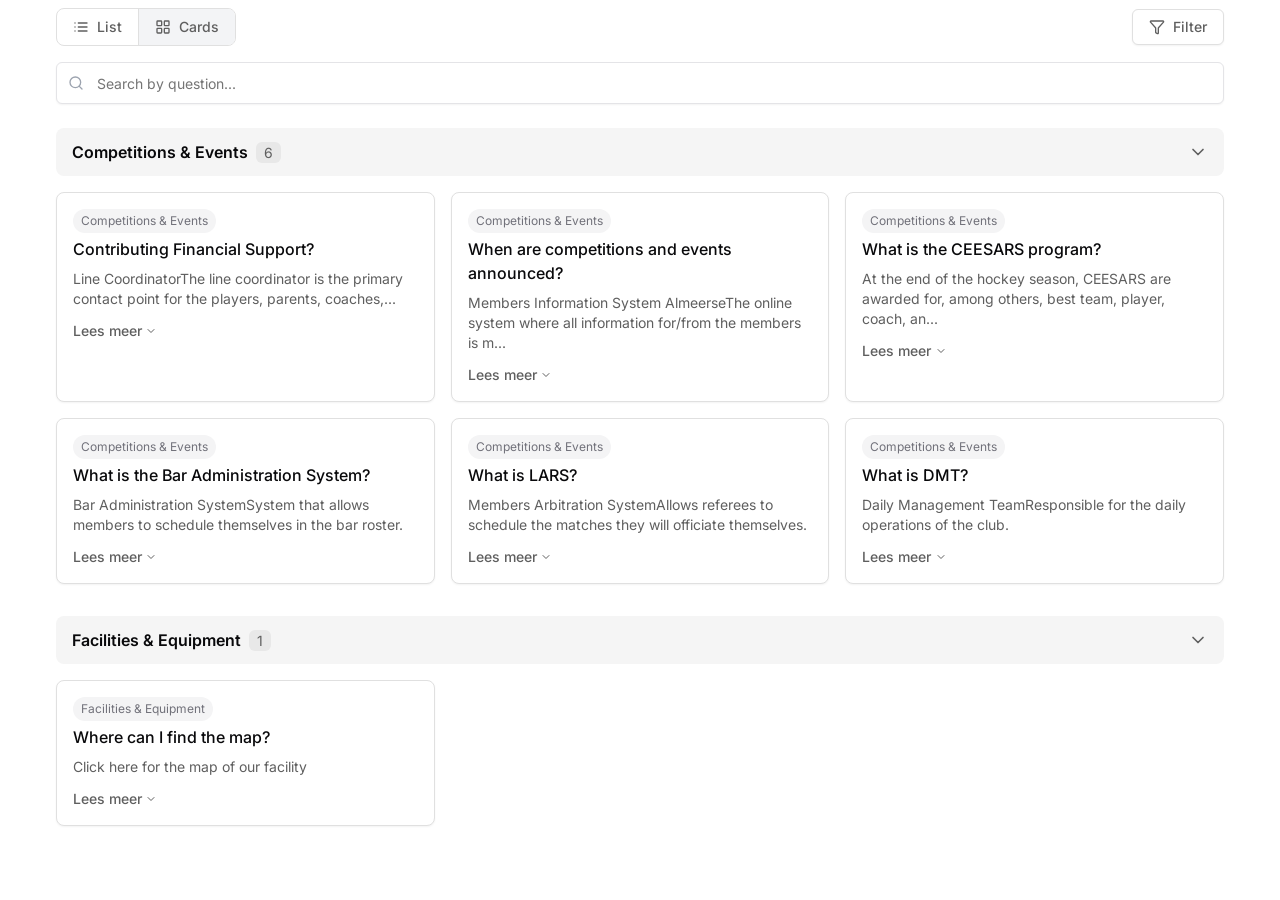
==== widgets/js-faqs-widget/index.html @ af9ff654 "worked on faqs-widget code format" ====
<!DOCTYPE html>
<html lang="en">
  <head>
    <meta charset="UTF-8" />
    <meta name="viewport" content="width=device-width, initial-scale=1.0" />
    <title>FAQ WIDGET</title>
    <link rel="stylesheet" href="style.css" />

    <!-- Fonts -->
    <link rel="preconnect" href="https://fonts.googleapis.com" />
    <link rel="preconnect" href="https://fonts.gstatic.com" crossorigin />
    <link
      href="https://fonts.googleapis.com/css2?family=Inter:ital,opsz,wght@0,14..32,100..900;1,14..32,100..900&display=swap"
      rel="stylesheet"
    />
  </head>
  <body>
    <div class="lx-faq-main-wrap custom-container">
      <div class="header-wrap">
        <div class="top-wrap">
          <div class="view-btns-wrap">
            <button
              class="view-btn active"
              data-btn-name="list"
              data-btn-no="2"
              data-state="active"
            >
              <svg
                xmlns="http://www.w3.org/2000/svg"
                width="24"
                height="24"
                viewBox="0 0 24 24"
                fill="none"
                stroke="currentColor"
                stroke-width="2"
                stroke-linecap="round"
                stroke-linejoin="round"
                class="lucide lucide-list h-4 w-4"
                aria-hidden="true"
                data-pol-id="m9ctfn"
                data-pol-file-name="club-organization-widget-with-subgroups"
                data-pol-file-type="component"
                data-pol-location-start="261:14"
                data-pol-location-end="261:46"
              >
                <path d="M3 12h.01"></path>
                <path d="M3 18h.01"></path>
                <path d="M3 6h.01"></path>
                <path d="M8 12h13"></path>
                <path d="M8 18h13"></path>
                <path d="M8 6h13"></path>
              </svg>
              <span>List</span>
            </button>
            <button
              class="view-btn"
              data-btn-name="cards"
              data-btn-no="1"
              data-state="inactive"
            >
              <svg
                xmlns="http://www.w3.org/2000/svg"
                width="24"
                height="24"
                viewBox="0 0 24 24"
                fill="none"
                stroke="currentColor"
                stroke-width="2"
                stroke-linecap="round"
                stroke-linejoin="round"
                class="lucide lucide-layout-grid h-4 w-4"
                aria-hidden="true"
                data-pol-id="d7n36b"
                data-pol-file-name="club-organization-widget-with-subgroups"
                data-pol-file-type="component"
                data-pol-location-start="243:14"
                data-pol-location-end="243:52"
              >
                <rect width="7" height="7" x="3" y="3" rx="1"></rect>
                <rect width="7" height="7" x="14" y="3" rx="1"></rect>
                <rect width="7" height="7" x="14" y="14" rx="1"></rect>
                <rect width="7" height="7" x="3" y="14" rx="1"></rect>
              </svg>
              <span>Cards</span>
            </button>
          </div>
          <div class="filter-btn-wrap">
            <button class="filter-dropdown-btn">
              <svg
                xmlns="http://www.w3.org/2000/svg"
                width="24"
                height="24"
                viewBox="0 0 24 24"
                fill="none"
                stroke="currentColor"
                stroke-width="2"
                stroke-linecap="round"
                stroke-linejoin="round"
                class="lucide lucide-funnel h-4 w-4"
                aria-hidden="true"
                data-pol-id="89r2ro"
                data-pol-file-name="club-organization-widget-with-subgroups"
                data-pol-file-type="component"
                data-pol-location-start="301:18"
                data-pol-location-end="301:52"
              >
                <path
                  d="M10 20a1 1 0 0 0 .553.895l2 1A1 1 0 0 0 14 21v-7a2 2 0 0 1 .517-1.341L21.74 4.67A1 1 0 0 0 21 3H3a1 1 0 0 0-.742 1.67l7.225 7.989A2 2 0 0 1 10 14z"
                ></path>
              </svg>
              Filter
            </button>
            <div class="filter-dropdown">
              <div class="filter-dropdown-header">
                <h3 class="main-label">Filters</h3>
                <button class="clear-all">Clear all</button>
              </div>
              <div class="filter-separator"></div>
              <div class="filter-categories-wrap">
                <h4 class="filter-dropdown-subheading">Categories</h4>
                <div class="filter-items">
                  <div class="single-checkbox">
                    <span class="checkbox-icon">
                      <span data-state="unchecked">
                        <svg
                          width="15"
                          height="15"
                          viewBox="0 0 15 15"
                          fill="none"
                          xmlns="http://www.w3.org/2000/svg"
                          class="h-4 w-4"
                        >
                          <path
                            d="M11.4669 3.72684C11.7558 3.91574 11.8369 4.30308 11.648 4.59198L7.39799 11.092C7.29783 11.2452 7.13556 11.3467 6.95402 11.3699C6.77247 11.3931 6.58989 11.3355 6.45446 11.2124L3.70446 8.71241C3.44905 8.48022 3.43023 8.08494 3.66242 7.82953C3.89461 7.57412 4.28989 7.55529 4.5453 7.78749L6.75292 9.79441L10.6018 3.90792C10.7907 3.61902 11.178 3.53795 11.4669 3.72684Z"
                            fill="currentColor"
                            fill-rule="evenodd"
                            clip-rule="evenodd"
                          ></path>
                        </svg>
                      </span>
                    </span>
                    <span class="checkbox-text">Bestuur</span>
                  </div>
                  <div class="single-checkbox">
                    <span class="checkbox-icon">
                      <span data-state="unchecked">
                        <svg
                          width="15"
                          height="15"
                          viewBox="0 0 15 15"
                          fill="none"
                          xmlns="http://www.w3.org/2000/svg"
                          class="h-4 w-4"
                        >
                          <path
                            d="M11.4669 3.72684C11.7558 3.91574 11.8369 4.30308 11.648 4.59198L7.39799 11.092C7.29783 11.2452 7.13556 11.3467 6.95402 11.3699C6.77247 11.3931 6.58989 11.3355 6.45446 11.2124L3.70446 8.71241C3.44905 8.48022 3.43023 8.08494 3.66242 7.82953C3.89461 7.57412 4.28989 7.55529 4.5453 7.78749L6.75292 9.79441L10.6018 3.90792C10.7907 3.61902 11.178 3.53795 11.4669 3.72684Z"
                            fill="currentColor"
                            fill-rule="evenodd"
                            clip-rule="evenodd"
                          ></path>
                        </svg>
                      </span>
                    </span>
                    <span class="checkbox-text">Training & Ontwikkeling</span>
                  </div>
                </div>
              </div>
              <div class="filter-separator"></div>
              <div class="filter-attachments-wrap">
                <h4 class="filter-dropdown-subheading">Attachments</h4>
                <div class="filter-items">
                  <div class="single-checkbox">
                    <span class="checkbox-icon">
                      <span data-state="unchecked">
                        <svg
                          width="15"
                          height="15"
                          viewBox="0 0 15 15"
                          fill="none"
                          xmlns="http://www.w3.org/2000/svg"
                          class="h-4 w-4"
                        >
                          <path
                            d="M11.4669 3.72684C11.7558 3.91574 11.8369 4.30308 11.648 4.59198L7.39799 11.092C7.29783 11.2452 7.13556 11.3467 6.95402 11.3699C6.77247 11.3931 6.58989 11.3355 6.45446 11.2124L3.70446 8.71241C3.44905 8.48022 3.43023 8.08494 3.66242 7.82953C3.89461 7.57412 4.28989 7.55529 4.5453 7.78749L6.75292 9.79441L10.6018 3.90792C10.7907 3.61902 11.178 3.53795 11.4669 3.72684Z"
                            fill="currentColor"
                            fill-rule="evenodd"
                            clip-rule="evenodd"
                          ></path>
                        </svg>
                      </span>
                    </span>
                    <span class="checkbox-text"
                      >Only items with attachments</span
                    >
                  </div>
                </div>
              </div>
            </div>
          </div>
        </div>
        <div class="bottom-wrap">
          <!-- Search Wrap  -->
          <div class="search-bar-outer-wrap">
            <div class="search-wrap search-input-wrap">
              <svg
                xmlns="http://www.w3.org/2000/svg"
                width="24"
                height="24"
                viewBox="0 0 24 24"
                fill="none"
                stroke="currentColor"
                stroke-width="2"
                stroke-linecap="round"
                stroke-linejoin="round"
                class="search-svg-color lucide lucide-search absolute left-2.5 top-1/2 transform -translate-y-1/2 text-gray-400 w-3.5 h-3.5"
                aria-hidden="true"
                data-pol-id="f5msu0"
                data-pol-file-name="news-filters"
                data-pol-file-type="component"
                data-pol-location-start="54:8"
                data-pol-location-end="54:113"
              >
                <path d="m21 21-4.34-4.34"></path>
                <circle cx="11" cy="11" r="8"></circle>
              </svg>
              <input
                type="text"
                placeholder="Search by question..."
                class="search-border-color search-input search-input-text-color"
              />
            </div>
          </div>
        </div>
      </div>
      <div class="list-panel active" data-panel-name="list">
        <div class="main-accordions-wrap">
          <div class="accordion-item">
            <button class="accordion-button">
              <h2 class="accordion-title">
                Competities & Evenementen<span>1</span>
              </h2>
              <svg
                xmlns="http://www.w3.org/2000/svg"
                width="24"
                height="24"
                viewBox="0 0 24 24"
                fill="none"
                stroke="currentColor"
                stroke-width="2"
                stroke-linecap="round"
                stroke-linejoin="round"
                class="lucide lucide-chevron-down h-5 w-5 transition-transform -rotate-90"
                aria-hidden="true"
                data-pol-id="7hk15m"
                data-pol-file-name="faq-widget"
                data-pol-file-type="component"
                data-pol-location-start="453:20"
                data-pol-location-end="460:22"
                style="color: rgb(95, 95, 95)"
              >
                <path d="m6 9 6 6 6-6"></path>
              </svg>
            </button>
            <div class="accordion-content-panel">
              <div class="inner-wrap">
                <div class="single-question">
                  <button class="faq-question-btn">
                    <div class="question-inner-wrap">
                      <div class="category-name">Competities & Evenementen</div>
                      <h3 class="faq-question-title">
                        Hoe worden teams geselecteerd voor wedstrijden?
                        <svg
                          xmlns="http://www.w3.org/2000/svg"
                          width="24"
                          height="24"
                          viewBox="0 0 24 24"
                          fill="none"
                          stroke="currentColor"
                          stroke-width="2"
                          stroke-linecap="round"
                          stroke-linejoin="round"
                          class="lucide lucide-download h-4 w-4 flex-shrink-0"
                          aria-hidden="true"
                          data-pol-id="m5fdbk"
                          data-pol-file-name="faq-item"
                          data-pol-file-type="component"
                          data-pol-location-start="82:14"
                          data-pol-location-end="87:16"
                          style="color: hsl(var(--muted-foreground))"
                        >
                          <path
                            d="M21 15v4a2 2 0 0 1-2 2H5a2 2 0 0 1-2-2v-4"
                          ></path>
                          <polyline points="7 10 12 15 17 10"></polyline>
                          <line x1="12" x2="12" y1="15" y2="3"></line>
                        </svg>
                      </h3>
                    </div>
                    <svg
                      width="15"
                      height="15"
                      viewBox="0 0 15 15"
                      fill="none"
                      xmlns="http://www.w3.org/2000/svg"
                      class="h-4 w-4 shrink-0 text-muted-foreground transition-transform duration-200"
                    >
                      <path
                        d="M3.13523 6.15803C3.3241 5.95657 3.64052 5.94637 3.84197 6.13523L7.5 9.56464L11.158 6.13523C11.3595 5.94637 11.6759 5.95657 11.8648 6.15803C12.0536 6.35949 12.0434 6.67591 11.842 6.86477L7.84197 10.6148C7.64964 10.7951 7.35036 10.7951 7.15803 10.6148L3.15803 6.86477C2.95657 6.67591 2.94637 6.35949 3.13523 6.15803Z"
                        fill="currentColor"
                        fill-rule="evenodd"
                        clip-rule="evenodd"
                      ></path>
                    </svg>
                  </button>
                  <div class="accordion-content">
                    <div class="top-content">
                      Selectiebeslissingen worden genomen door teamtrainers in
                      overleg met de Technisch Directeur van de club. Teams
                      worden meestal 1-2 dagen voor wedstrijden aangekondigd via
                      de club app en e-mail.
                    </div>
                    <div class="downloads-wrap">
                      <h4 class="downloads-label">Downloads</h4>
                      <div class="single-item">
                        <a href="">
                          <div class="icon-wrap">
                            <svg
                              xmlns="http://www.w3.org/2000/svg"
                              width="24"
                              height="24"
                              viewBox="0 0 24 24"
                              fill="none"
                              stroke="currentColor"
                              stroke-width="2"
                              stroke-linecap="round"
                              stroke-linejoin="round"
                              class="lucide lucide-download h-5 w-5"
                              aria-hidden="true"
                              data-pol-id="yfstz5"
                              data-pol-file-name="faq-item"
                              data-pol-file-type="component"
                              data-pol-location-start="143:20"
                              data-pol-location-end="148:22"
                              style="color: hsl(var(--primary))"
                            >
                              <path
                                d="M21 15v4a2 2 0 0 1-2 2H5a2 2 0 0 1-2-2v-4"
                              ></path>
                              <polyline points="7 10 12 15 17 10"></polyline>
                              <line x1="12" x2="12" y1="15" y2="3"></line>
                            </svg>
                          </div>
                          <div class="title-wrap">
                            <h6 class="title">Wedstrijdschema</h6>
                          </div>
                        </a>
                      </div>
                    </div>
                    <div class="bottom-content">
                      <div class="created-at-wrap">
                        <span>Created: </span>
                        <span>28-02-2024</span>
                      </div>
                      <div class="separator">·</div>
                      <div class="updated-at-wrap">
                        <span>Updated: </span>
                        <span>18-03-2024</span>
                      </div>
                      <div class="separator">·</div>
                      <div class="author-wrap">
                        <span>Author: </span>
                        <span>Mark Jansen</span>
                      </div>
                    </div>
                  </div>
                </div>
              </div>
            </div>
          </div>
        </div>
      </div>
      <div class="card-panel" data-panel-name="cards">
        <div class="main-accordions-wrap">
          <div class="accordion-item">
            <button class="accordion-button">
              <h2 class="accordion-title">
                Competities & Evenementen<span>1</span>
              </h2>
              <svg
                xmlns="http://www.w3.org/2000/svg"
                width="24"
                height="24"
                viewBox="0 0 24 24"
                fill="none"
                stroke="currentColor"
                stroke-width="2"
                stroke-linecap="round"
                stroke-linejoin="round"
                class="lucide lucide-chevron-down h-5 w-5 transition-transform -rotate-90"
                aria-hidden="true"
                data-pol-id="7hk15m"
                data-pol-file-name="faq-widget"
                data-pol-file-type="component"
                data-pol-location-start="453:20"
                data-pol-location-end="460:22"
                style="color: rgb(95, 95, 95)"
              >
                <path d="m6 9 6 6 6-6"></path>
              </svg>
            </button>
            <div class="accordion-content-panel">
              <div
                class="grid grid-cols-1 md:grid-cols-2 lg:grid-cols-3 gap-4 grid-wrap"
              >
                <div class="single-item transition-shadow shadow-sm">
                  <div class="category-name">Competities Evenementen</div>
                  <h3 class="faq-question-title">
                    Hoe worden teams geselecteerd voor wedstrijden?
                  </h3>
                  <div class="faq-desc-wrap">
                    Teamselectie is gebaseerd op verschillende Teamselectie is
                    gebaseerd op verschillende...
                  </div>
                  <button class="read-more-btn">
                    Lees meer
                    <svg
                      xmlns="http://www.w3.org/2000/svg"
                      width="24"
                      height="24"
                      viewBox="0 0 24 24"
                      fill="none"
                      stroke="currentColor"
                      stroke-width="2"
                      stroke-linecap="round"
                      stroke-linejoin="round"
                      class="lucide lucide-chevron-down h-3 w-3"
                      aria-hidden="true"
                      data-pol-id="65rkan"
                      data-pol-file-name="faq-widget"
                      data-pol-file-type="component"
                      data-pol-location-start="609:28"
                      data-pol-location-end="609:67"
                    >
                      <path d="m6 9 6 6 6-6"></path>
                    </svg>
                  </button>
                </div>
              </div>
            </div>
          </div>
        </div>
      </div>
      <div class="no-result-match-wrap">
        <div class="no-result-match-text">Geen resultaten gevonden.</div>
      </div>
    </div>
    <!-- Card View FAQ Modal -->
    <div class="card-view-modal-container">
      <div class="bg-overlay"></div>
      <div class="card-view-faq-modal">
        <div class="header-wrap">
          <div class="cvf-category-name">Faciliteiten & Uitrusting</div>
          <h3 class="cvf--question-title">
            Hoe worden teams geselecteerd voor wedstrijden?
          </h3>
          <svg
            width="15"
            height="15"
            viewBox="0 0 15 15"
            fill="none"
            xmlns="http://www.w3.org/2000/svg"
            class="h-4 w-4"
          >
            <path
              d="M11.7816 4.03157C12.0062 3.80702 12.0062 3.44295 11.7816 3.2184C11.5571 2.99385 11.193 2.99385 10.9685 3.2184L7.50005 6.68682L4.03164 3.2184C3.80708 2.99385 3.44301 2.99385 3.21846 3.2184C2.99391 3.44295 2.99391 3.80702 3.21846 4.03157L6.68688 7.49999L3.21846 10.9684C2.99391 11.193 2.99391 11.557 3.21846 11.7816C3.44301 12.0061 3.80708 12.0061 4.03164 11.7816L7.50005 8.31316L10.9685 11.7816C11.193 12.0061 11.5571 12.0061 11.7816 11.7816C12.0062 11.557 12.0062 11.193 11.7816 10.9684L8.31322 7.49999L11.7816 4.03157Z"
              fill="currentColor"
              fill-rule="evenodd"
              clip-rule="evenodd"
            ></path>
          </svg>
        </div>
        <div class="content-wrap">
          <div class="cvf-desc-wrap">
            Teamselectie is gebaseerd op verschillende Teamselectie is gebaseerd
            op verschillende. Had je je alleen aangemeld voor het zaalhockey dan
            eindigt het lidmaatschap op 1 maart, deed je aan veldhockey dan
            eindigt het lidmaatschap op 30 juni.
          </div>
          <div class="footer-content">
            <div class="created-at-wrap">
              <span>Created: </span>
              <span>28-02-2024</span>
            </div>
            <div class="separator">·</div>
            <div class="updated-at-wrap">
              <span>Updated: </span>
              <span>18-03-2024</span>
            </div>
            <div class="separator">·</div>
            <div class="author-wrap">
              <span>Author: </span>
              <span>Mark Jansen</span>
            </div>
          </div>
        </div>
      </div>
    </div>

    <script src="main.js" type="module"></script>
  </body>
</html>
---- widgets/js-faqs-widget/style.css ----
:root {
  --radius: 0.5rem;
  --tw-ring-offset-shadow: 0 0 #0000;
  --tw-ring-shadow: 0 0 #0000;
  --font-family: "Inter", sans-serif;
  --accordion-content-height: auto;
  --tw-ring-offset-shadow: 0 0 #0000;
  --tw-shadow: 0 0 #0000;
}

.lx-faq-main-wrap {
  max-width: 1168px;
  margin: 0 auto;
}

/* ------ TRANSITIONS ------ */

.lx-faq-main-wrap .transition-shadow {
  transition-property: box-shadow;
  transition-timing-function: cubic-bezier(0.4, 0, 0.2, 1);
  transition-duration: 150ms;
}
.lx-faq-main-wrap .shadow-sm {
  --tw-shadow: 0 1px 2px 0 rgb(0 0 0 / 0.05);
  --tw-shadow-colored: 0 1px 2px 0 var(--tw-shadow-color);
  box-shadow: var(--tw-ring-offset-shadow, 0 0 #0000),
    var(--tw-ring-shadow, 0 0 #0000), var(--tw-shadow);
}

/* ------ GRID SYSTEM ------ */

.lx-faq-main-wrap .gap-4 {
  gap: 1rem;
}
.lx-faq-main-wrap .grid-cols-1 {
  grid-template-columns: repeat(1, minmax(0, 1fr));
}
.lx-faq-main-wrap .grid {
  display: grid;
}
@media (min-width: 768px) {
  .lx-faq-main-wrap .md\:grid-cols-2 {
    grid-template-columns: repeat(2, minmax(0, 1fr));
  }
}
@media (min-width: 1024px) {
  .lx-faq-main-wrap .lg\:grid-cols-3 {
    grid-template-columns: repeat(3, minmax(0, 1fr));
  }
}

/* ------ HEADER WRAP ------ */

.lx-faq-main-wrap .header-wrap {
  display: flex;
  flex-direction: column;
}
.lx-faq-main-wrap .header-wrap .top-wrap {
  display: flex;
  align-items: center;
  justify-content: space-between;
  gap: 1rem;
}
.lx-faq-main-wrap .header-wrap .bottom-wrap {
  margin-top: 16px;
  margin-bottom: 0px;
}

/* ------ VIEW BUTTONS ------ */

.lx-faq-main-wrap .header-wrap .top-wrap .view-btns-wrap {
  display: flex;
  align-items: center;
  border: 1px solid #e0e0e0;
  border-radius: 8px;
  overflow: hidden;
  background-color: #fff;
}
.lx-faq-main-wrap .header-wrap .top-wrap .view-btn-divider {
  height: 1.5rem;
  width: 1px;
  background: #e0e0e0;
}
.lx-faq-main-wrap .header-wrap .top-wrap .view-btn:not(:last-child) {
  border-right: 1px solid #e0e0e0;
}
.lx-faq-main-wrap .header-wrap .top-wrap .view-btn {
  font-family: var(--font-family);
  padding: 0.5rem 1rem;
  display: flex;
  align-items: center;
  gap: 0.5rem;
  font-size: 0.875rem;
  line-height: 1.25rem;
  cursor: pointer;
  background: transparent;
  border: 0px;
}
.lx-faq-main-wrap .header-wrap .top-wrap .view-btn[data-state="active"] {
  background: #f3f4f6;
}
.lx-faq-main-wrap
  .header-wrap
  .top-wrap
  .view-btn:hover:not([data-state="active"]) {
  background-color: #f9fafb;
}
.lx-faq-main-wrap .header-wrap .top-wrap .view-btn svg {
  width: 1rem;
  height: 1rem;
  color: #5f5f5f;
}
.lx-faq-main-wrap .header-wrap .top-wrap .view-btn span {
  font-size: 0.875rem;
  line-height: 1.25rem;
  font-weight: 500;
  color: #5f5f5f;
}

/* ------ FILTER BUTTON & DROPDOWN ------ */

.lx-faq-main-wrap .header-wrap .top-wrap .filter-btn-wrap {
  position: relative;
}
.lx-faq-main-wrap .header-wrap .top-wrap .filter-dropdown-btn {
  font-family: var(--font-family) !important;
  cursor: pointer;
  color: #5f5f5f !important;
  background: #fff;
  border: 1px solid #e0e0e0;
  font-size: 0.875rem;
  line-height: 1.25rem;
  font-weight: 500;
  display: flex;
  align-items: center;
  gap: 0.5rem;
  padding: 0.625rem 1rem;
  border-radius: 6px;
  height: 2.25rem;
  --tw-shadow: 0 1px 2px 0 rgb(0 0 0 / 0.05);
  --tw-shadow-colored: 0 1px 2px 0 var(--tw-shadow-color);
  box-shadow: var(--tw-ring-offset-shadow, 0 0 #0000),
    var(--tw-ring-shadow, 0 0 #0000), var(--tw-shadow);
}
.lx-faq-main-wrap .header-wrap .top-wrap .filter-dropdown-btn.active {
  background-color: #000;
  color: #fff;
}
.lx-faq-main-wrap .header-wrap .top-wrap .filter-dropdown-btn svg {
  height: 1rem;
  width: 1rem;
}
.lx-faq-main-wrap .header-wrap .top-wrap .filter-dropdown {
  position: absolute;
  top: 40px;
  right: 0px;
  background: #fff;
  border: 1px solid #e0e0e0;
  border-radius: 8px;
  display: none;
  --tw-shadow: 0 4px 6px -1px rgb(0 0 0 / 0.1), 0 2px 4px -2px rgb(0 0 0 / 0.1);
  --tw-shadow-colored: 0 4px 6px -1px var(--tw-shadow-color),
    0 2px 4px -2px var(--tw-shadow-color);
  box-shadow: var(--tw-ring-offset-shadow, 0 0 #0000),
    var(--tw-ring-shadow, 0 0 #0000), var(--tw-shadow);
  z-index: 1;
  width: auto;
  min-width: 280px;
  margin-top: 6px;
}
.lx-faq-main-wrap .header-wrap .top-wrap .filter-dropdown-header {
  padding: 0.75rem 1rem 0;
  display: flex;
  align-items: center;
  justify-content: space-between;
  margin-bottom: 0.75rem;
}
.lx-faq-main-wrap .header-wrap .top-wrap .filter-dropdown-header .main-label {
  font-family: var(--font-family) !important;
  font-weight: 700 !important;
  font-size: 0.875rem !important;
  line-height: 1.25rem !important;
  color: #333 !important;
  margin: 0px;
}
.lx-faq-main-wrap .header-wrap .top-wrap .filter-separator {
  height: 1px;
  background: #e5e7eb;
  margin: 0 16px;
}
.lx-faq-main-wrap .header-wrap .top-wrap .filter-dropdown-subheading {
  font-family: var(--font-family) !important;
  font-size: 0.75rem !important;
  line-height: 1rem !important;
  font-weight: 500 !important;
  color: #4b5563;
  margin-bottom: 0.75rem;
  margin-top: 0;
  padding: 12px 16px 0;
  text-align: left;
}
.lx-faq-main-wrap .header-wrap .top-wrap .filter-items {
  padding: 0px 16px 12px 16px;
}
.lx-faq-main-wrap .header-wrap .top-wrap .filter-dropdown-footer {
  padding: 0.25rem;
}
.lx-faq-main-wrap .header-wrap .top-wrap .clear-all {
  font-family: var(--font-family);
  font-weight: 500;
  font-size: 0.875rem;
  line-height: 1.25rem;
  border: 0px;
  background: transparent;
  cursor: pointer;
  border-radius: 6px;
  text-wrap: nowrap;
  color: #5f5f5f;
  padding: 0;
}
.lx-faq-main-wrap .header-wrap .top-wrap .clear-all:hover {
  background: transparent;
  text-decoration: underline;
  color: #5f5f5f;
}
.lx-faq-main-wrap .header-wrap .top-wrap .single-checkbox {
  font-size: 0.875rem;
  line-height: 1.25rem;
  display: flex;
  align-items: center;
  margin-top: 12px;
}
.lx-faq-main-wrap .header-wrap .top-wrap .single-checkbox:first-child {
  margin-top: 0px !important;
}
.lx-faq-main-wrap .header-wrap .top-wrap .single-checkbox:hover {
  cursor: pointer;
}
.lx-faq-main-wrap .header-wrap .top-wrap .single-checkbox .checkbox-icon {
  display: flex;
  align-items: center;
  justify-content: center;
  width: 1rem;
  height: 1rem;
  --tw-shadow: 0 1px 3px 0 rgb(0 0 0 / 0.1), 0 1px 2px -1px rgb(0 0 0 / 0.1);
  --tw-shadow-colored: 0 1px 3px 0 var(--tw-shadow-color),
    0 1px 2px -1px var(--tw-shadow-color);
  box-shadow: var(--tw-ring-offset-shadow, 0 0 #0000),
    var(--tw-ring-shadow, 0 0 #0000), var(--tw-shadow);
  border: 1px solid #e4e4e7;
  border-radius: 2px;
}
.lx-faq-main-wrap .header-wrap .top-wrap .single-checkbox .checkbox-text {
  font-family: var(--font-family);
  text-wrap: nowrap;
  color: #5f5f5f;
  cursor: pointer;
  margin-left: 8px;
  font-size: 0.875rem;
  line-height: 1.25rem;
}
.lx-faq-main-wrap
  .header-wrap
  .top-wrap
  .single-checkbox
  span[data-state="unchecked"] {
  display: none;
}
.lx-faq-main-wrap
  .header-wrap
  .top-wrap
  .single-checkbox
  span[data-state="checked"] {
  height: fit-content;
  width: fit-content;
  display: flex;
  align-items: center;
  justify-content: center;
  background: #19181b;
}
.lx-faq-main-wrap
  .header-wrap
  .top-wrap
  .single-checkbox
  span[data-state="checked"]
  svg {
  height: 1rem;
  width: 1rem;
  color: #fff;
}
.lx-faq-main-wrap .header-wrap .top-wrap .selected-filters-wrap {
  display: none;
  gap: 0.5rem;
  flex-wrap: wrap;
  max-width: 500px;
}
.lx-faq-main-wrap .header-wrap .top-wrap .selected-filters-wrap.active {
  display: flex;
}
.lx-faq-main-wrap
  .header-wrap
  .top-wrap
  .selected-filters-wrap
  .selected-filter-btn {
  font-size: 0.75rem;
  line-height: 1rem;
  padding-left: 0.5rem;
  padding-right: 0.5rem;
  padding-top: 0.25rem;
  padding-bottom: 0.25rem;
  font-family: "Inter", sans-serif;
  font-weight: 600;
  background-color: #f4f4f5;
  border-radius: 6px;
  display: flex;
  align-items: center;
  gap: 0.25rem;
  width: fit-content;
  cursor: pointer;
  text-transform: capitalize;
}
.lx-faq-main-wrap
  .header-wrap
  .top-wrap
  .selected-filters-wrap
  .selected-filter-btn
  svg {
  width: 0.75rem;
  height: 0.75rem;
}
.lx-faq-main-wrap
  .header-wrap
  .top-wrap
  .selected-filters-wrap
  .selected-filter-btn.default-btn {
  display: none;
}
.lx-faq-main-wrap .header-wrap .top-wrap .bottom-wrap {
  display: flex;
  align-items: center;
  justify-content: space-between;
  width: 100%;
}

/* ------ SEARCH WRAP ------ */

.lx-faq-main-wrap .header-wrap .search-bar-outer-wrap {
  margin-bottom: 1.5rem;
}
.lx-faq-main-wrap .header-wrap .search-bar-outer-wrap .search-wrap {
  position: relative;
  display: flex;
  align-items: center;
  justify-content: center;
}
.lx-faq-main-wrap .header-wrap .search-bar-outer-wrap .search-wrap svg {
  position: absolute;
  height: 1rem;
  width: 1rem;
  color: #9ca3af;
  left: 0.75rem;
}
.lx-faq-main-wrap .header-wrap .search-bar-outer-wrap .search-wrap input {
  font-family: var(--font-family);
  font-size: 0.875rem !important;
  line-height: 1.25rem;
  border: 1px solid #e4e4e7 !important;
  border-radius: 6px !important;
  width: 100% !important;
  padding: 0.375rem 0.75rem 0.375rem 2rem !important;
  background-color: #fff !important;
  padding-left: 2.5rem !important;
  padding-top: 0.25rem !important;
  padding-bottom: 0.25rem !important;
  padding-right: 0.75rem !important;
  --tw-shadow: 0 1px 2px 0 rgb(0 0 0 / 0.05);
  --tw-shadow-colored: 0 1px 2px 0 var(--tw-shadow-color);
  box-shadow: var(--tw-ring-offset-shadow, 0 0 rgba(0, 0, 0, 0)),
    var(--tw-ring-shadow, 0 0 rgba(0, 0, 0, 0)), var(--tw-shadow);
  margin: 0;
  height: 2rem;
}
.lx-faq-main-wrap .header-wrap .search-bar-outer-wrap .search-wrap input:focus {
  outline: 1px solid #e4e4e7;
}

/* ------ MAIN ACCORDIONS WRAP ------ */

.lx-faq-main-wrap .main-accordions-wrap .accordion-item:not(:first-child) {
  margin-top: 32px;
}
.lx-faq-main-wrap .main-accordions-wrap .accordion-item .accordion-button {
  width: 100%;
  background-color: #f5f5f5;
  border: 0px;
  border-radius: 8px;
  padding: 0.75rem 1rem;
  text-align: left;
  cursor: pointer;
  display: flex;
  align-items: center;
  justify-content: space-between;
}
.lx-faq-main-wrap
  .main-accordions-wrap
  .accordion-item
  .accordion-button
  .accordion-title {
  font-family: var(--font-family) !important;
  font-size: 1rem !important;
  line-height: 1.5rem !important;
  font-weight: 600 !important;
  color: #09090b !important;
  margin: 0px !important;
}
.lx-faq-main-wrap
  .main-accordions-wrap
  .accordion-item
  .accordion-button
  .accordion-title
  span {
  font-family: var(--font-family) !important;
  font-size: 0.875rem !important;
  line-height: 1.25rem !important;
  font-weight: 400 !important;
  color: #5f5f5f !important;
  margin-left: 0.5rem !important;
  padding: 0.125rem 0.5rem !important;
  background-color: #e8e8e8 !important;
  border-radius: 6px;
}
.lx-faq-main-wrap .main-accordions-wrap .accordion-item .accordion-button svg {
  width: 1.25rem;
  height: 1.25rem;
  color: #5f5f5f;
  transform: rotate(-90deg);
}

/* ------ LIST PANEL ------ */

.lx-faq-main-wrap .list-panel {
  display: none;
}
.lx-faq-main-wrap .list-panel.active {
  display: block;
}
.lx-faq-main-wrap
  .list-panel
  .main-accordions-wrap
  .accordion-item
  .accordion-content-panel {
  border: 1px solid #e4e4e7;
  border-radius: 8px;
  padding: 0 1rem;
  margin-top: 16px;
}
.lx-faq-main-wrap
  .list-panel
  .main-accordions-wrap
  .accordion-item
  .accordion-content-panel
  .inner-wrap {
  padding: 16px 0;
}
.lx-faq-main-wrap
  .list-panel
  .main-accordions-wrap
  .accordion-item
  .accordion-content-panel
  .inner-wrap
  .single-question {
  border: 1px solid #e4e4e7;
  border-radius: 8px;
  margin-top: 12px;
  padding: 1rem;
  background-color: #fff;
}
.lx-faq-main-wrap
  .list-panel
  .main-accordions-wrap
  .accordion-item
  .accordion-content-panel
  .inner-wrap
  .single-question:first-child {
  margin-top: 0px !important;
}
.lx-faq-main-wrap
  .list-panel
  .main-accordions-wrap
  .accordion-item
  .accordion-content-panel
  .inner-wrap
  .faq-question-btn {
  background: transparent;
  border: 0px;
  text-align: left;
  padding: 0;
  width: 100%;
  cursor: pointer;
  display: flex;
  align-items: center;
  justify-content: space-between;
  gap: 0.5rem;
}
.lx-faq-main-wrap
  .list-panel
  .main-accordions-wrap
  .accordion-item
  .accordion-content-panel
  .inner-wrap
  .faq-question-btn
  svg {
  min-width: 15px;
  min-height: 15px;
}
.lx-faq-main-wrap
  .list-panel
  .main-accordions-wrap
  .accordion-item
  .accordion-content-panel
  .inner-wrap
  .faq-question-btn
  .question-inner-wrap {
  display: flex;
  gap: 0.5rem;
  flex-direction: column;
}
.lx-faq-main-wrap
  .list-panel
  .main-accordions-wrap
  .accordion-item
  .accordion-content-panel
  .inner-wrap
  .faq-question-btn
  .category-name {
  background-color: #f4f4f5;
  width: fit-content;
  border-radius: 9999px;
  padding: 0.25rem 0.5rem;
  font-size: 0.75rem;
  line-height: 1rem;
  font-family: var(--font-family);
  margin-bottom: 0.25rem;
}
.lx-faq-main-wrap
  .list-panel
  .main-accordions-wrap
  .accordion-item
  .accordion-content-panel
  .inner-wrap
  .faq-question-btn
  .faq-question-title {
  font-family: var(--font-family) !important;
  font-size: 1rem !important;
  line-height: 1.5rem !important;
  font-weight: 500 !important;
  margin: 0px;
  color: #09090b !important;
  display: flex;
  align-items: center;
  gap: 0.3rem;
}
.lx-faq-main-wrap
  .list-panel
  .main-accordions-wrap
  .accordion-item
  .accordion-content-panel
  .inner-wrap
  .faq-question-btn
  .faq-question-title
  svg {
  width: 1rem;
  height: 1rem;
  color: #71717a !important;
}
.lx-faq-main-wrap
  .list-panel
  .main-accordions-wrap
  .accordion-item
  .accordion-content-panel
  .inner-wrap
  .accordion-content
  .top-content {
  font-family: var(--font-family);
  font-size: 0.875rem;
  line-height: 1.25rem;
  color: #71717a;
  padding-top: 0.5rem;
}
.lx-faq-main-wrap
  .list-panel
  .main-accordions-wrap
  .accordion-item
  .accordion-content-panel
  .inner-wrap
  .accordion-content
  .top-content
  a {
  color: #71717a;
}
.lx-faq-main-wrap
  .list-panel
  .main-accordions-wrap
  .accordion-item
  .accordion-content-panel
  .inner-wrap
  .accordion-content
  .downloads-wrap {
  margin-top: 1.5rem;
}
.lx-faq-main-wrap
  .list-panel
  .main-accordions-wrap
  .accordion-item
  .accordion-content-panel
  .inner-wrap
  .accordion-content
  .downloads-wrap
  .downloads-label {
  font-family: var(--font-family) !important;
  font-size: 0.875rem !important;
  line-height: 1.25rem !important;
  font-weight: 500 !important;
  color: #09090b !important;
  margin-top: 0px;
  margin-bottom: 0.5rem;
}
.lx-faq-main-wrap
  .list-panel
  .main-accordions-wrap
  .accordion-item
  .accordion-content-panel
  .inner-wrap
  .accordion-content
  .downloads-wrap
  .single-item {
  background-color: #f4f4f580;
  border-radius: 8px;
  padding: 0.75rem;
  margin-top: 10px;
}
.lx-faq-main-wrap
  .list-panel
  .main-accordions-wrap
  .accordion-item
  .accordion-content-panel
  .inner-wrap
  .accordion-content
  .downloads-wrap
  .single-item
  a {
  display: flex;
  align-items: center;
  gap: 0.5rem;
  text-decoration: none;
}
.lx-faq-main-wrap
  .list-panel
  .main-accordions-wrap
  .accordion-item
  .accordion-content-panel
  .inner-wrap
  .accordion-content
  .downloads-wrap
  .single-item
  .icon-wrap {
  width: 2.5rem;
  height: 2.5rem;
  background-color: #18181b1a;
  border-radius: 8px;
  display: flex;
  align-items: center;
  justify-content: center;
}
.lx-faq-main-wrap
  .list-panel
  .main-accordions-wrap
  .accordion-item
  .accordion-content-panel
  .inner-wrap
  .accordion-content
  .downloads-wrap
  .single-item
  .icon-wrap
  svg {
  color: #18181b !important;
  width: 1.25rem;
  height: 1.25rem;
}
.lx-faq-main-wrap
  .list-panel
  .main-accordions-wrap
  .accordion-item
  .accordion-content-panel
  .inner-wrap
  .accordion-content
  .images-wrap {
  margin-top: 1.5rem;
}
.lx-faq-main-wrap
  .list-panel
  .main-accordions-wrap
  .accordion-item
  .accordion-content-panel
  .inner-wrap
  .accordion-content
  .images-wrap
  .images-label {
  font-family: var(--font-family) !important;
  font-size: 0.875rem !important;
  line-height: 1.25rem !important;
  font-weight: 500 !important;
  color: #09090b !important;
  margin-top: 0px;
  margin-bottom: 0.5rem;
}
.lx-faq-main-wrap
  .list-panel
  .main-accordions-wrap
  .accordion-item
  .accordion-content-panel
  .inner-wrap
  .accordion-content
  .images-wrap
  .images-grid {
  display: grid;
  grid-template-columns: repeat(auto-fill, minmax(150px, 1fr));
  gap: 1rem;
  margin-top: 0.5rem;
}
.lx-faq-main-wrap
  .list-panel
  .main-accordions-wrap
  .accordion-item
  .accordion-content-panel
  .inner-wrap
  .accordion-content
  .images-wrap
  .images-grid
  .image-item {
  display: flex;
  flex-direction: column;
  gap: 0.5rem;
}
.lx-faq-main-wrap
  .list-panel
  .main-accordions-wrap
  .accordion-item
  .accordion-content-panel
  .inner-wrap
  .accordion-content
  .images-wrap
  .images-grid
  .image-item
  a {
  display: block;
  border-radius: 8px;
  overflow: hidden;
  text-decoration: none;
}
.lx-faq-main-wrap
  .list-panel
  .main-accordions-wrap
  .accordion-item
  .accordion-content-panel
  .inner-wrap
  .accordion-content
  .images-wrap
  .images-grid
  .image-item
  img {
  width: 100%;
  height: auto;
  display: block;
  object-fit: cover;
  border-radius: 8px;
}
.lx-faq-main-wrap
  .list-panel
  .main-accordions-wrap
  .accordion-item
  .accordion-content-panel
  .inner-wrap
  .accordion-content
  .images-wrap
  .images-grid
  .image-item
  .image-caption {
  font-family: var(--font-family);
  font-size: 0.75rem;
  line-height: 1rem;
  color: #71717a;
  text-align: center;
}
.lx-faq-main-wrap
  .list-panel
  .main-accordions-wrap
  .accordion-item
  .accordion-content-panel
  .inner-wrap
  .accordion-content
  .downloads-wrap
  .single-item
  .title-wrap
  .title {
  font-family: var(--font-family) !important;
  font-size: 0.875rem !important;
  line-height: 1.25rem !important;
  font-weight: 500 !important;
  color: #09090b !important;
  text-decoration: none !important;
  margin: 0px;
}
.lx-faq-main-wrap
  .list-panel
  .main-accordions-wrap
  .accordion-item
  .accordion-content-panel
  .inner-wrap
  .accordion-content
  .bottom-content {
  padding-top: 0.75rem;
  display: flex;
  gap: 0.3rem;
  border-top: 1px solid #e4e4e7;
  margin-top: 16px;
  font-family: var(--font-family);
  font-size: 0.75rem;
  line-height: 1rem;
  color: #9ca3af;
  font-weight: 500;
}
.lx-faq-main-wrap
  .list-panel
  .main-accordions-wrap
  .accordion-item
  .accordion-content-panel
  .inner-wrap
  .accordion-content
  .bottom-content
  .main-label {
  margin-right: 3px;
}

/* ------ CARDS PANEL ------ */

.lx-faq-main-wrap .card-panel {
  display: none;
}
.lx-faq-main-wrap .card-panel.active {
  display: block;
}
.lx-faq-main-wrap
  .card-panel
  .main-accordions-wrap
  .accordion-item
  .accordion-content-panel
  .grid-wrap
  .single-item {
  border: 1px solid #e0e0e0;
  padding: 1rem;
  border-radius: 8px;
  background-color: #fff;
  cursor: pointer;
}
.lx-faq-main-wrap
  .card-panel
  .main-accordions-wrap
  .accordion-item
  .accordion-content-panel
  .grid-wrap
  .single-item:hover {
  --tw-shadow: 0 4px 6px -1px rgb(0 0 0 / 0.1), 0 2px 4px -2px rgb(0 0 0 / 0.1);
  --tw-shadow-colored: 0 4px 6px -1px var(--tw-shadow-color),
    0 2px 4px -2px var(--tw-shadow-color);
  box-shadow: var(--tw-ring-offset-shadow, 0 0 #0000),
    var(--tw-ring-shadow, 0 0 #0000), var(--tw-shadow);
}
.lx-faq-main-wrap
  .card-panel
  .main-accordions-wrap
  .accordion-content-panel
  .grid-wrap {
  margin-top: 16px;
}
.lx-faq-main-wrap
  .card-panel
  .main-accordions-wrap
  .accordion-item
  .accordion-content-panel
  .grid-wrap
  .single-item
  .category-name {
  background-color: #f4f4f5;
  width: fit-content;
  border-radius: 9999px;
  padding: 0.25rem 0.5rem;
  font-size: 0.75rem;
  line-height: 1rem;
  font-family: var(--font-family);
  margin-bottom: 0.25rem;
  color: #71717a;
}
.lx-faq-main-wrap
  .card-panel
  .main-accordions-wrap
  .accordion-item
  .accordion-content-panel
  .grid-wrap
  .single-item
  .faq-question-title {
  font-family: var(--font-family) !important;
  font-size: 1rem !important;
  line-height: 1.5rem !important;
  font-weight: 500 !important;
  margin: 0px;
  color: #09090b !important;
  display: flex;
  align-items: center;
  gap: 0.3rem;
}
.lx-faq-main-wrap
  .card-panel
  .main-accordions-wrap
  .accordion-item
  .accordion-content-panel
  .grid-wrap
  .single-item
  .faq-question-title {
  font-family: var(--font-family) !important;
  font-size: 1rem !important;
  line-height: 1.5rem !important;
  font-weight: 500 !important;
  margin: 0px;
  color: #09090b !important;
  display: flex;
  align-items: center;
  gap: 0.3rem;
  margin-bottom: 0.5rem;
}
.lx-faq-main-wrap
  .card-panel
  .main-accordions-wrap
  .accordion-item
  .accordion-content-panel
  .grid-wrap
  .single-item
  .faq-desc-wrap {
  font-family: var(--font-family);
  font-size: 0.875rem;
  line-height: 1.25rem;
  color: #5f5f5f;
  margin-bottom: 0.75rem;
}
.lx-faq-main-wrap
  .card-panel
  .main-accordions-wrap
  .accordion-item
  .accordion-content-panel
  .grid-wrap
  .single-item
  .read-more-btn {
  cursor: pointer;
  font-family: var(--font-family);
  background: transparent;
  border: 0px;
  display: flex;
  align-items: center;
  gap: 0.2rem;
  font-size: 0.875rem;
  line-height: 1.25rem;
  font-weight: 500;
  color: #5f5f5f;
  padding: 0px;
}
.lx-faq-main-wrap
  .card-panel
  .main-accordions-wrap
  .accordion-item
  .accordion-content-panel
  .grid-wrap
  .single-item
  .read-more-btn
  svg {
  width: 0.75rem;
  height: 0.75rem;
  color: #5f5f5f;
}

/* ------ CARD VIEW FAQ MODAL ------ */

.card-view-modal-container {
  display: none;
}
.card-view-modal-container.active {
  display: block;
}
.card-view-modal-container .card-view-faq-modal {
  max-width: 42rem;
  background-color: #fff;
  padding: 1.5rem;
  border-radius: 8px;
  position: fixed;
  z-index: 99999;
  top: 10%;
  left: 0;
  right: 0;
  display: flex;
  flex-direction: column;
  margin: auto;
  gap: 1rem;
}
.card-view-modal-container .bg-overlay {
  position: fixed;
  background-color: rgb(0 0 0 / 0.8);
  z-index: 9999;
  left: 0;
  right: 0;
  top: 0;
  bottom: 0;
  width: 100%;
  height: 100%;
}
.card-view-modal-container .card-view-faq-modal .header-wrap svg {
  position: absolute;
  top: 1rem;
  right: 1rem;
  cursor: pointer;
}
.card-view-modal-container .card-view-faq-modal .cvf-category-name {
  background-color: #f4f4f5;
  width: fit-content;
  border-radius: 9999px;
  padding: 0.25rem 0.5rem;
  font-size: 0.75rem;
  line-height: 1rem;
  font-family: var(--font-family);
  margin-bottom: 0.5rem;
}
.card-view-modal-container .card-view-faq-modal .cvf--question-title {
  font-family: var(--font-family) !important;
  font-size: 1rem !important;
  line-height: 1.5rem !important;
  font-weight: 500 !important;
  margin: 0px;
  color: #09090b !important;
  display: flex;
  align-items: center;
  gap: 0.3rem;
  margin-top: 6px;
}
.card-view-modal-container .card-view-faq-modal .content-wrap .cvf-desc-wrap {
  font-family: var(--font-family);
  font-size: 0.875rem;
  line-height: 1.25rem;
  color: #71717a;
}
.card-view-modal-container .card-view-faq-modal .content-wrap .cvf-desc-wrap a {
  color: #71717a;
}
.card-view-modal-container .card-view-faq-modal .content-wrap .footer-content {
  padding-top: 0.75rem;
  display: flex;
  gap: 0.3rem;
  border-top: 1px solid #e4e4e7;
  margin-top: 16px;
  font-family: var(--font-family);
  font-size: 0.75rem;
  line-height: 1rem;
  color: #9ca3af;
  font-weight: 500;
}
.card-view-modal-container .card-view-faq-modal .content-wrap .downloads-label {
  font-family: var(--font-family) !important;
  font-size: 0.875rem !important;
  line-height: 1.25rem !important;
  font-weight: 500 !important;
  color: #09090b !important;
  margin-top: 0px;
  margin-bottom: 0.5rem;
}
.card-view-modal-container
  .card-view-faq-modal
  .content-wrap
  .downloads-wrap
  .single-item {
  background-color: #f4f4f580;
  border-radius: 8px;
  padding: 0.75rem;
  margin-top: 10px;
}
.card-view-modal-container
  .card-view-faq-modal
  .content-wrap
  .downloads-wrap
  .single-item
  a {
  display: flex;
  align-items: center;
  gap: 0.5rem;
  text-decoration: none;
}
.card-view-modal-container
  .card-view-faq-modal
  .content-wrap
  .downloads-wrap
  .single-item
  .icon-wrap {
  width: 2.5rem;
  height: 2.5rem;
  background-color: #18181b1a;
  border-radius: 8px;
  display: flex;
  align-items: center;
  justify-content: center;
}
.card-view-modal-container
  .card-view-faq-modal
  .content-wrap
  .downloads-wrap
  .single-item
  .icon-wrap
  svg {
  color: #18181b !important;
  width: 1.25rem;
  height: 1.25rem;
}
.card-view-modal-container
  .card-view-faq-modal
  .content-wrap
  .downloads-wrap
  .single-item
  .title-wrap
  .title {
  font-family: var(--font-family) !important;
  font-size: 0.875rem !important;
  line-height: 1.25rem !important;
  font-weight: 500 !important;
  color: #09090b !important;
  text-decoration: none !important;
  margin: 0px;
}

/* ------ NO RESULT MATCH ------ */

.no-result-match-wrap {
  display: none;
}
.no-result-match-wrap.active {
  display: block;
}
.no-result-match-wrap .no-result-match-text {
  font-family: var(--font-family);
  text-align: center;
  font-size: 1.2rem;
  line-height: 1.25rem;
  font-weight: 500;
  color: #9ca3af;
  margin-top: 35px;
  margin-bottom: 35px;
}

/* ------MEDIA QUERIES ------ */

@media (max-width: 600px) {
  .card-view-modal-container
    .card-view-faq-modal
    .content-wrap
    .footer-content {
    flex-direction: column;
  }
  .lx-faq-main-wrap
    .list-panel
    .main-accordions-wrap
    .accordion-item
    .accordion-content-panel
    .inner-wrap
    .accordion-content
    .bottom-content {
    flex-direction: column;
  }
  .lx-faq-main-wrap .accordion-content .bottom-content .separator {
    display: none !important;
  }
}
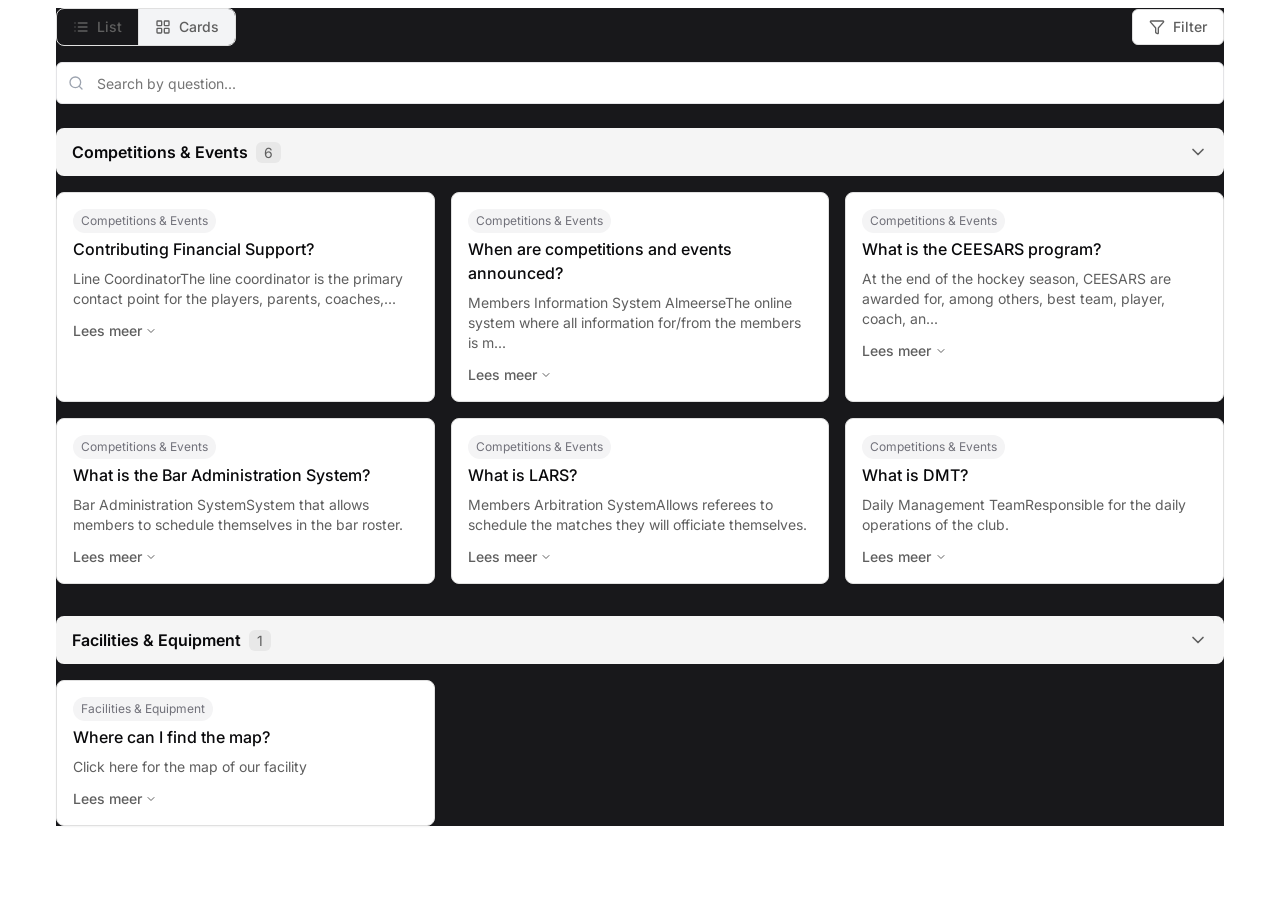
==== commit 6cbce816: "worked on cancelled-matches-carousel" ====
--- a/widgets/js-faqs-widget/index.html
+++ b/widgets/js-faqs-widget/index.html
@@ -4,7 +4,7 @@
     <meta charset="UTF-8" />
     <meta name="viewport" content="width=device-width, initial-scale=1.0" />
     <title>FAQ WIDGET</title>
-    <link rel="stylesheet" href="style.css" />
+    <link rel="stylesheet" href="../js-faqs-widget/style.css" />
 
     <!-- Fonts -->
     <link rel="preconnect" href="https://fonts.googleapis.com" />
--- a/widgets/js-faqs-widget/style.css
+++ b/widgets/js-faqs-widget/style.css
@@ -20,6 +20,7 @@
   transition-timing-function: cubic-bezier(0.4, 0, 0.2, 1);
   transition-duration: 150ms;
 }
+
 .lx-faq-main-wrap .shadow-sm {
   --tw-shadow: 0 1px 2px 0 rgb(0 0 0 / 0.05);
   --tw-shadow-colored: 0 1px 2px 0 var(--tw-shadow-color);
@@ -32,17 +33,21 @@
 .lx-faq-main-wrap .gap-4 {
   gap: 1rem;
 }
+
 .lx-faq-main-wrap .grid-cols-1 {
   grid-template-columns: repeat(1, minmax(0, 1fr));
 }
+
 .lx-faq-main-wrap .grid {
   display: grid;
 }
+
 @media (min-width: 768px) {
   .lx-faq-main-wrap .md\:grid-cols-2 {
     grid-template-columns: repeat(2, minmax(0, 1fr));
   }
 }
+
 @media (min-width: 1024px) {
   .lx-faq-main-wrap .lg\:grid-cols-3 {
     grid-template-columns: repeat(3, minmax(0, 1fr));
@@ -55,12 +60,14 @@
   display: flex;
   flex-direction: column;
 }
+
 .lx-faq-main-wrap .header-wrap .top-wrap {
   display: flex;
   align-items: center;
   justify-content: space-between;
   gap: 1rem;
 }
+
 .lx-faq-main-wrap .header-wrap .bottom-wrap {
   margin-top: 16px;
   margin-bottom: 0px;
@@ -76,14 +83,17 @@
   overflow: hidden;
   background-color: #fff;
 }
+
 .lx-faq-main-wrap .header-wrap .top-wrap .view-btn-divider {
   height: 1.5rem;
   width: 1px;
   background: #e0e0e0;
 }
+
 .lx-faq-main-wrap .header-wrap .top-wrap .view-btn:not(:last-child) {
   border-right: 1px solid #e0e0e0;
 }
+
 .lx-faq-main-wrap .header-wrap .top-wrap .view-btn {
   font-family: var(--font-family);
   padding: 0.5rem 1rem;
@@ -96,20 +106,21 @@
   background: transparent;
   border: 0px;
 }
+
 .lx-faq-main-wrap .header-wrap .top-wrap .view-btn[data-state="active"] {
   background: #f3f4f6;
 }
-.lx-faq-main-wrap
-  .header-wrap
-  .top-wrap
-  .view-btn:hover:not([data-state="active"]) {
+
+.lx-faq-main-wrap .header-wrap .top-wrap .view-btn:hover:not([data-state="active"]) {
   background-color: #f9fafb;
 }
+
 .lx-faq-main-wrap .header-wrap .top-wrap .view-btn svg {
   width: 1rem;
   height: 1rem;
   color: #5f5f5f;
 }
+
 .lx-faq-main-wrap .header-wrap .top-wrap .view-btn span {
   font-size: 0.875rem;
   line-height: 1.25rem;
@@ -122,6 +133,7 @@
 .lx-faq-main-wrap .header-wrap .top-wrap .filter-btn-wrap {
   position: relative;
 }
+
 .lx-faq-main-wrap .header-wrap .top-wrap .filter-dropdown-btn {
   font-family: var(--font-family) !important;
   cursor: pointer;
@@ -142,14 +154,17 @@
   box-shadow: var(--tw-ring-offset-shadow, 0 0 #0000),
     var(--tw-ring-shadow, 0 0 #0000), var(--tw-shadow);
 }
+
 .lx-faq-main-wrap .header-wrap .top-wrap .filter-dropdown-btn.active {
   background-color: #000;
   color: #fff;
 }
+
 .lx-faq-main-wrap .header-wrap .top-wrap .filter-dropdown-btn svg {
   height: 1rem;
   width: 1rem;
 }
+
 .lx-faq-main-wrap .header-wrap .top-wrap .filter-dropdown {
   position: absolute;
   top: 40px;
@@ -168,6 +183,7 @@
   min-width: 280px;
   margin-top: 6px;
 }
+
 .lx-faq-main-wrap .header-wrap .top-wrap .filter-dropdown-header {
   padding: 0.75rem 1rem 0;
   display: flex;
@@ -175,6 +191,7 @@
   justify-content: space-between;
   margin-bottom: 0.75rem;
 }
+
 .lx-faq-main-wrap .header-wrap .top-wrap .filter-dropdown-header .main-label {
   font-family: var(--font-family) !important;
   font-weight: 700 !important;
@@ -183,11 +200,13 @@
   color: #333 !important;
   margin: 0px;
 }
+
 .lx-faq-main-wrap .header-wrap .top-wrap .filter-separator {
   height: 1px;
   background: #e5e7eb;
   margin: 0 16px;
 }
+
 .lx-faq-main-wrap .header-wrap .top-wrap .filter-dropdown-subheading {
   font-family: var(--font-family) !important;
   font-size: 0.75rem !important;
@@ -199,12 +218,15 @@
   padding: 12px 16px 0;
   text-align: left;
 }
+
 .lx-faq-main-wrap .header-wrap .top-wrap .filter-items {
   padding: 0px 16px 12px 16px;
 }
+
 .lx-faq-main-wrap .header-wrap .top-wrap .filter-dropdown-footer {
   padding: 0.25rem;
 }
+
 .lx-faq-main-wrap .header-wrap .top-wrap .clear-all {
   font-family: var(--font-family);
   font-weight: 500;
@@ -218,11 +240,13 @@
   color: #5f5f5f;
   padding: 0;
 }
+
 .lx-faq-main-wrap .header-wrap .top-wrap .clear-all:hover {
   background: transparent;
   text-decoration: underline;
   color: #5f5f5f;
 }
+
 .lx-faq-main-wrap .header-wrap .top-wrap .single-checkbox {
   font-size: 0.875rem;
   line-height: 1.25rem;
@@ -230,12 +254,15 @@
   align-items: center;
   margin-top: 12px;
 }
+
 .lx-faq-main-wrap .header-wrap .top-wrap .single-checkbox:first-child {
   margin-top: 0px !important;
 }
+
 .lx-faq-main-wrap .header-wrap .top-wrap .single-checkbox:hover {
   cursor: pointer;
 }
+
 .lx-faq-main-wrap .header-wrap .top-wrap .single-checkbox .checkbox-icon {
   display: flex;
   align-items: center;
@@ -250,6 +277,7 @@
   border: 1px solid #e4e4e7;
   border-radius: 2px;
 }
+
 .lx-faq-main-wrap .header-wrap .top-wrap .single-checkbox .checkbox-text {
   font-family: var(--font-family);
   text-wrap: nowrap;
@@ -259,18 +287,12 @@
   font-size: 0.875rem;
   line-height: 1.25rem;
 }
-.lx-faq-main-wrap
-  .header-wrap
-  .top-wrap
-  .single-checkbox
-  span[data-state="unchecked"] {
+
+.lx-faq-main-wrap .header-wrap .top-wrap .single-checkbox span[data-state="unchecked"] {
   display: none;
 }
-.lx-faq-main-wrap
-  .header-wrap
-  .top-wrap
-  .single-checkbox
-  span[data-state="checked"] {
+
+.lx-faq-main-wrap .header-wrap .top-wrap .single-checkbox span[data-state="checked"] {
   height: fit-content;
   width: fit-content;
   display: flex;
@@ -278,30 +300,25 @@
   justify-content: center;
   background: #19181b;
 }
-.lx-faq-main-wrap
-  .header-wrap
-  .top-wrap
-  .single-checkbox
-  span[data-state="checked"]
-  svg {
+
+.lx-faq-main-wrap .header-wrap .top-wrap .single-checkbox span[data-state="checked"] svg {
   height: 1rem;
   width: 1rem;
   color: #fff;
 }
+
 .lx-faq-main-wrap .header-wrap .top-wrap .selected-filters-wrap {
   display: none;
   gap: 0.5rem;
   flex-wrap: wrap;
   max-width: 500px;
 }
+
 .lx-faq-main-wrap .header-wrap .top-wrap .selected-filters-wrap.active {
   display: flex;
 }
-.lx-faq-main-wrap
-  .header-wrap
-  .top-wrap
-  .selected-filters-wrap
-  .selected-filter-btn {
+
+.lx-faq-main-wrap .header-wrap .top-wrap .selected-filters-wrap .selected-filter-btn {
   font-size: 0.75rem;
   line-height: 1rem;
   padding-left: 0.5rem;
@@ -319,22 +336,16 @@
   cursor: pointer;
   text-transform: capitalize;
 }
-.lx-faq-main-wrap
-  .header-wrap
-  .top-wrap
-  .selected-filters-wrap
-  .selected-filter-btn
-  svg {
+
+.lx-faq-main-wrap .header-wrap .top-wrap .selected-filters-wrap .selected-filter-btn svg {
   width: 0.75rem;
   height: 0.75rem;
 }
-.lx-faq-main-wrap
-  .header-wrap
-  .top-wrap
-  .selected-filters-wrap
-  .selected-filter-btn.default-btn {
+
+.lx-faq-main-wrap .header-wrap .top-wrap .selected-filters-wrap .selected-filter-btn.default-btn {
   display: none;
 }
+
 .lx-faq-main-wrap .header-wrap .top-wrap .bottom-wrap {
   display: flex;
   align-items: center;
@@ -347,12 +358,14 @@
 .lx-faq-main-wrap .header-wrap .search-bar-outer-wrap {
   margin-bottom: 1.5rem;
 }
+
 .lx-faq-main-wrap .header-wrap .search-bar-outer-wrap .search-wrap {
   position: relative;
   display: flex;
   align-items: center;
   justify-content: center;
 }
+
 .lx-faq-main-wrap .header-wrap .search-bar-outer-wrap .search-wrap svg {
   position: absolute;
   height: 1rem;
@@ -360,6 +373,7 @@
   color: #9ca3af;
   left: 0.75rem;
 }
+
 .lx-faq-main-wrap .header-wrap .search-bar-outer-wrap .search-wrap input {
   font-family: var(--font-family);
   font-size: 0.875rem !important;
@@ -380,6 +394,7 @@
   margin: 0;
   height: 2rem;
 }
+
 .lx-faq-main-wrap .header-wrap .search-bar-outer-wrap .search-wrap input:focus {
   outline: 1px solid #e4e4e7;
 }
@@ -389,6 +404,7 @@
 .lx-faq-main-wrap .main-accordions-wrap .accordion-item:not(:first-child) {
   margin-top: 32px;
 }
+
 .lx-faq-main-wrap .main-accordions-wrap .accordion-item .accordion-button {
   width: 100%;
   background-color: #f5f5f5;
@@ -401,11 +417,8 @@
   align-items: center;
   justify-content: space-between;
 }
-.lx-faq-main-wrap
-  .main-accordions-wrap
-  .accordion-item
-  .accordion-button
-  .accordion-title {
+
+.lx-faq-main-wrap .main-accordions-wrap .accordion-item .accordion-button .accordion-title {
   font-family: var(--font-family) !important;
   font-size: 1rem !important;
   line-height: 1.5rem !important;
@@ -413,12 +426,8 @@
   color: #09090b !important;
   margin: 0px !important;
 }
-.lx-faq-main-wrap
-  .main-accordions-wrap
-  .accordion-item
-  .accordion-button
-  .accordion-title
-  span {
+
+.lx-faq-main-wrap .main-accordions-wrap .accordion-item .accordion-button .accordion-title span {
   font-family: var(--font-family) !important;
   font-size: 0.875rem !important;
   line-height: 1.25rem !important;
@@ -429,6 +438,7 @@
   background-color: #e8e8e8 !important;
   border-radius: 6px;
 }
+
 .lx-faq-main-wrap .main-accordions-wrap .accordion-item .accordion-button svg {
   width: 1.25rem;
   height: 1.25rem;
@@ -441,56 +451,35 @@
 .lx-faq-main-wrap .list-panel {
   display: none;
 }
+
 .lx-faq-main-wrap .list-panel.active {
   display: block;
 }
-.lx-faq-main-wrap
-  .list-panel
-  .main-accordions-wrap
-  .accordion-item
-  .accordion-content-panel {
+
+.lx-faq-main-wrap .list-panel .main-accordions-wrap .accordion-item .accordion-content-panel {
   border: 1px solid #e4e4e7;
   border-radius: 8px;
   padding: 0 1rem;
   margin-top: 16px;
 }
-.lx-faq-main-wrap
-  .list-panel
-  .main-accordions-wrap
-  .accordion-item
-  .accordion-content-panel
-  .inner-wrap {
+
+.lx-faq-main-wrap .list-panel .main-accordions-wrap .accordion-item .accordion-content-panel .inner-wrap {
   padding: 16px 0;
 }
-.lx-faq-main-wrap
-  .list-panel
-  .main-accordions-wrap
-  .accordion-item
-  .accordion-content-panel
-  .inner-wrap
-  .single-question {
+
+.lx-faq-main-wrap .list-panel .main-accordions-wrap .accordion-item .accordion-content-panel .inner-wrap .single-question {
   border: 1px solid #e4e4e7;
   border-radius: 8px;
   margin-top: 12px;
   padding: 1rem;
   background-color: #fff;
 }
-.lx-faq-main-wrap
-  .list-panel
-  .main-accordions-wrap
-  .accordion-item
-  .accordion-content-panel
-  .inner-wrap
-  .single-question:first-child {
+
+.lx-faq-main-wrap .list-panel .main-accordions-wrap .accordion-item .accordion-content-panel .inner-wrap .single-question:first-child {
   margin-top: 0px !important;
 }
-.lx-faq-main-wrap
-  .list-panel
-  .main-accordions-wrap
-  .accordion-item
-  .accordion-content-panel
-  .inner-wrap
-  .faq-question-btn {
+
+.lx-faq-main-wrap .list-panel .main-accordions-wrap .accordion-item .accordion-content-panel .inner-wrap .faq-question-btn {
   background: transparent;
   border: 0px;
   text-align: left;
@@ -502,37 +491,19 @@
   justify-content: space-between;
   gap: 0.5rem;
 }
-.lx-faq-main-wrap
-  .list-panel
-  .main-accordions-wrap
-  .accordion-item
-  .accordion-content-panel
-  .inner-wrap
-  .faq-question-btn
-  svg {
+
+.lx-faq-main-wrap .list-panel .main-accordions-wrap .accordion-item .accordion-content-panel .inner-wrap .faq-question-btn svg {
   min-width: 15px;
   min-height: 15px;
 }
-.lx-faq-main-wrap
-  .list-panel
-  .main-accordions-wrap
-  .accordion-item
-  .accordion-content-panel
-  .inner-wrap
-  .faq-question-btn
-  .question-inner-wrap {
+
+.lx-faq-main-wrap .list-panel .main-accordions-wrap .accordion-item .accordion-content-panel .inner-wrap .faq-question-btn .question-inner-wrap {
   display: flex;
   gap: 0.5rem;
   flex-direction: column;
 }
-.lx-faq-main-wrap
-  .list-panel
-  .main-accordions-wrap
-  .accordion-item
-  .accordion-content-panel
-  .inner-wrap
-  .faq-question-btn
-  .category-name {
+
+.lx-faq-main-wrap .list-panel .main-accordions-wrap .accordion-item .accordion-content-panel .inner-wrap .faq-question-btn .category-name {
   background-color: #f4f4f5;
   width: fit-content;
   border-radius: 9999px;
@@ -542,14 +513,8 @@
   font-family: var(--font-family);
   margin-bottom: 0.25rem;
 }
-.lx-faq-main-wrap
-  .list-panel
-  .main-accordions-wrap
-  .accordion-item
-  .accordion-content-panel
-  .inner-wrap
-  .faq-question-btn
-  .faq-question-title {
+
+.lx-faq-main-wrap .list-panel .main-accordions-wrap .accordion-item .accordion-content-panel .inner-wrap .faq-question-btn .faq-question-title {
   font-family: var(--font-family) !important;
   font-size: 1rem !important;
   line-height: 1.5rem !important;
@@ -560,63 +525,30 @@
   align-items: center;
   gap: 0.3rem;
 }
-.lx-faq-main-wrap
-  .list-panel
-  .main-accordions-wrap
-  .accordion-item
-  .accordion-content-panel
-  .inner-wrap
-  .faq-question-btn
-  .faq-question-title
-  svg {
+
+.lx-faq-main-wrap .list-panel .main-accordions-wrap .accordion-item .accordion-content-panel .inner-wrap .faq-question-btn .faq-question-title svg {
   width: 1rem;
   height: 1rem;
   color: #71717a !important;
 }
-.lx-faq-main-wrap
-  .list-panel
-  .main-accordions-wrap
-  .accordion-item
-  .accordion-content-panel
-  .inner-wrap
-  .accordion-content
-  .top-content {
+
+.lx-faq-main-wrap .list-panel .main-accordions-wrap .accordion-item .accordion-content-panel .inner-wrap .accordion-content .top-content {
   font-family: var(--font-family);
   font-size: 0.875rem;
   line-height: 1.25rem;
   color: #71717a;
   padding-top: 0.5rem;
 }
-.lx-faq-main-wrap
-  .list-panel
-  .main-accordions-wrap
-  .accordion-item
-  .accordion-content-panel
-  .inner-wrap
-  .accordion-content
-  .top-content
-  a {
+
+.lx-faq-main-wrap .list-panel .main-accordions-wrap .accordion-item .accordion-content-panel .inner-wrap .accordion-content .top-content a {
   color: #71717a;
 }
-.lx-faq-main-wrap
-  .list-panel
-  .main-accordions-wrap
-  .accordion-item
-  .accordion-content-panel
-  .inner-wrap
-  .accordion-content
-  .downloads-wrap {
+
+.lx-faq-main-wrap .list-panel .main-accordions-wrap .accordion-item .accordion-content-panel .inner-wrap .accordion-content .downloads-wrap {
   margin-top: 1.5rem;
 }
-.lx-faq-main-wrap
-  .list-panel
-  .main-accordions-wrap
-  .accordion-item
-  .accordion-content-panel
-  .inner-wrap
-  .accordion-content
-  .downloads-wrap
-  .downloads-label {
+
+.lx-faq-main-wrap .list-panel .main-accordions-wrap .accordion-item .accordion-content-panel .inner-wrap .accordion-content .downloads-wrap .downloads-label {
   font-family: var(--font-family) !important;
   font-size: 0.875rem !important;
   line-height: 1.25rem !important;
@@ -625,45 +557,22 @@
   margin-top: 0px;
   margin-bottom: 0.5rem;
 }
-.lx-faq-main-wrap
-  .list-panel
-  .main-accordions-wrap
-  .accordion-item
-  .accordion-content-panel
-  .inner-wrap
-  .accordion-content
-  .downloads-wrap
-  .single-item {
+
+.lx-faq-main-wrap .list-panel .main-accordions-wrap .accordion-item .accordion-content-panel .inner-wrap .accordion-content .downloads-wrap .single-item {
   background-color: #f4f4f580;
   border-radius: 8px;
   padding: 0.75rem;
   margin-top: 10px;
 }
-.lx-faq-main-wrap
-  .list-panel
-  .main-accordions-wrap
-  .accordion-item
-  .accordion-content-panel
-  .inner-wrap
-  .accordion-content
-  .downloads-wrap
-  .single-item
-  a {
+
+.lx-faq-main-wrap .list-panel .main-accordions-wrap .accordion-item .accordion-content-panel .inner-wrap .accordion-content .downloads-wrap .single-item a {
   display: flex;
   align-items: center;
   gap: 0.5rem;
   text-decoration: none;
 }
-.lx-faq-main-wrap
-  .list-panel
-  .main-accordions-wrap
-  .accordion-item
-  .accordion-content-panel
-  .inner-wrap
-  .accordion-content
-  .downloads-wrap
-  .single-item
-  .icon-wrap {
+
+.lx-faq-main-wrap .list-panel .main-accordions-wrap .accordion-item .accordion-content-panel .inner-wrap .accordion-content .downloads-wrap .single-item .icon-wrap {
   width: 2.5rem;
   height: 2.5rem;
   background-color: #18181b1a;
@@ -672,40 +581,18 @@
   align-items: center;
   justify-content: center;
 }
-.lx-faq-main-wrap
-  .list-panel
-  .main-accordions-wrap
-  .accordion-item
-  .accordion-content-panel
-  .inner-wrap
-  .accordion-content
-  .downloads-wrap
-  .single-item
-  .icon-wrap
-  svg {
+
+.lx-faq-main-wrap .list-panel .main-accordions-wrap .accordion-item .accordion-content-panel .inner-wrap .accordion-content .downloads-wrap .single-item .icon-wrap svg {
   color: #18181b !important;
   width: 1.25rem;
   height: 1.25rem;
 }
-.lx-faq-main-wrap
-  .list-panel
-  .main-accordions-wrap
-  .accordion-item
-  .accordion-content-panel
-  .inner-wrap
-  .accordion-content
-  .images-wrap {
+
+.lx-faq-main-wrap .list-panel .main-accordions-wrap .accordion-item .accordion-content-panel .inner-wrap .accordion-content .images-wrap {
   margin-top: 1.5rem;
 }
-.lx-faq-main-wrap
-  .list-panel
-  .main-accordions-wrap
-  .accordion-item
-  .accordion-content-panel
-  .inner-wrap
-  .accordion-content
-  .images-wrap
-  .images-label {
+
+.lx-faq-main-wrap .list-panel .main-accordions-wrap .accordion-item .accordion-content-panel .inner-wrap .accordion-content .images-wrap .images-label {
   font-family: var(--font-family) !important;
   font-size: 0.875rem !important;
   line-height: 1.25rem !important;
@@ -714,95 +601,44 @@
   margin-top: 0px;
   margin-bottom: 0.5rem;
 }
-.lx-faq-main-wrap
-  .list-panel
-  .main-accordions-wrap
-  .accordion-item
-  .accordion-content-panel
-  .inner-wrap
-  .accordion-content
-  .images-wrap
-  .images-grid {
+
+.lx-faq-main-wrap .list-panel .main-accordions-wrap .accordion-item .accordion-content-panel .inner-wrap .accordion-content .images-wrap .images-grid {
   display: grid;
   grid-template-columns: repeat(auto-fill, minmax(150px, 1fr));
   gap: 1rem;
   margin-top: 0.5rem;
 }
-.lx-faq-main-wrap
-  .list-panel
-  .main-accordions-wrap
-  .accordion-item
-  .accordion-content-panel
-  .inner-wrap
-  .accordion-content
-  .images-wrap
-  .images-grid
-  .image-item {
+
+.lx-faq-main-wrap .list-panel .main-accordions-wrap .accordion-item .accordion-content-panel .inner-wrap .accordion-content .images-wrap .images-grid .image-item {
   display: flex;
   flex-direction: column;
   gap: 0.5rem;
 }
-.lx-faq-main-wrap
-  .list-panel
-  .main-accordions-wrap
-  .accordion-item
-  .accordion-content-panel
-  .inner-wrap
-  .accordion-content
-  .images-wrap
-  .images-grid
-  .image-item
-  a {
+
+.lx-faq-main-wrap .list-panel .main-accordions-wrap .accordion-item .accordion-content-panel .inner-wrap .accordion-content .images-wrap .images-grid .image-item a {
   display: block;
   border-radius: 8px;
   overflow: hidden;
   text-decoration: none;
 }
-.lx-faq-main-wrap
-  .list-panel
-  .main-accordions-wrap
-  .accordion-item
-  .accordion-content-panel
-  .inner-wrap
-  .accordion-content
-  .images-wrap
-  .images-grid
-  .image-item
-  img {
+
+.lx-faq-main-wrap .list-panel .main-accordions-wrap .accordion-item .accordion-content-panel .inner-wrap .accordion-content .images-wrap .images-grid .image-item img {
   width: 100%;
   height: auto;
   display: block;
   object-fit: cover;
   border-radius: 8px;
 }
-.lx-faq-main-wrap
-  .list-panel
-  .main-accordions-wrap
-  .accordion-item
-  .accordion-content-panel
-  .inner-wrap
-  .accordion-content
-  .images-wrap
-  .images-grid
-  .image-item
-  .image-caption {
+
+.lx-faq-main-wrap .list-panel .main-accordions-wrap .accordion-item .accordion-content-panel .inner-wrap .accordion-content .images-wrap .images-grid .image-item .image-caption {
   font-family: var(--font-family);
   font-size: 0.75rem;
   line-height: 1rem;
   color: #71717a;
   text-align: center;
 }
-.lx-faq-main-wrap
-  .list-panel
-  .main-accordions-wrap
-  .accordion-item
-  .accordion-content-panel
-  .inner-wrap
-  .accordion-content
-  .downloads-wrap
-  .single-item
-  .title-wrap
-  .title {
+
+.lx-faq-main-wrap .list-panel .main-accordions-wrap .accordion-item .accordion-content-panel .inner-wrap .accordion-content .downloads-wrap .single-item .title-wrap .title {
   font-family: var(--font-family) !important;
   font-size: 0.875rem !important;
   line-height: 1.25rem !important;
@@ -811,14 +647,8 @@
   text-decoration: none !important;
   margin: 0px;
 }
-.lx-faq-main-wrap
-  .list-panel
-  .main-accordions-wrap
-  .accordion-item
-  .accordion-content-panel
-  .inner-wrap
-  .accordion-content
-  .bottom-content {
+
+.lx-faq-main-wrap .list-panel .main-accordions-wrap .accordion-item .accordion-content-panel .inner-wrap .accordion-content .bottom-content {
   padding-top: 0.75rem;
   display: flex;
   gap: 0.3rem;
@@ -830,15 +660,8 @@
   color: #9ca3af;
   font-weight: 500;
 }
-.lx-faq-main-wrap
-  .list-panel
-  .main-accordions-wrap
-  .accordion-item
-  .accordion-content-panel
-  .inner-wrap
-  .accordion-content
-  .bottom-content
-  .main-label {
+
+.lx-faq-main-wrap .list-panel .main-accordions-wrap .accordion-item .accordion-content-panel .inner-wrap .accordion-content .bottom-content .main-label {
   margin-right: 3px;
 }
 
@@ -847,50 +670,32 @@
 .lx-faq-main-wrap .card-panel {
   display: none;
 }
+
 .lx-faq-main-wrap .card-panel.active {
   display: block;
 }
-.lx-faq-main-wrap
-  .card-panel
-  .main-accordions-wrap
-  .accordion-item
-  .accordion-content-panel
-  .grid-wrap
-  .single-item {
+
+.lx-faq-main-wrap .card-panel .main-accordions-wrap .accordion-item .accordion-content-panel .grid-wrap .single-item {
   border: 1px solid #e0e0e0;
   padding: 1rem;
   border-radius: 8px;
   background-color: #fff;
   cursor: pointer;
 }
-.lx-faq-main-wrap
-  .card-panel
-  .main-accordions-wrap
-  .accordion-item
-  .accordion-content-panel
-  .grid-wrap
-  .single-item:hover {
+
+.lx-faq-main-wrap .card-panel .main-accordions-wrap .accordion-item .accordion-content-panel .grid-wrap .single-item:hover {
   --tw-shadow: 0 4px 6px -1px rgb(0 0 0 / 0.1), 0 2px 4px -2px rgb(0 0 0 / 0.1);
   --tw-shadow-colored: 0 4px 6px -1px var(--tw-shadow-color),
     0 2px 4px -2px var(--tw-shadow-color);
   box-shadow: var(--tw-ring-offset-shadow, 0 0 #0000),
     var(--tw-ring-shadow, 0 0 #0000), var(--tw-shadow);
 }
-.lx-faq-main-wrap
-  .card-panel
-  .main-accordions-wrap
-  .accordion-content-panel
-  .grid-wrap {
+
+.lx-faq-main-wrap .card-panel .main-accordions-wrap .accordion-content-panel .grid-wrap {
   margin-top: 16px;
 }
-.lx-faq-main-wrap
-  .card-panel
-  .main-accordions-wrap
-  .accordion-item
-  .accordion-content-panel
-  .grid-wrap
-  .single-item
-  .category-name {
+
+.lx-faq-main-wrap .card-panel .main-accordions-wrap .accordion-item .accordion-content-panel .grid-wrap .single-item .category-name {
   background-color: #f4f4f5;
   width: fit-content;
   border-radius: 9999px;
@@ -901,14 +706,8 @@
   margin-bottom: 0.25rem;
   color: #71717a;
 }
-.lx-faq-main-wrap
-  .card-panel
-  .main-accordions-wrap
-  .accordion-item
-  .accordion-content-panel
-  .grid-wrap
-  .single-item
-  .faq-question-title {
+
+.lx-faq-main-wrap .card-panel .main-accordions-wrap .accordion-item .accordion-content-panel .grid-wrap .single-item .faq-question-title {
   font-family: var(--font-family) !important;
   font-size: 1rem !important;
   line-height: 1.5rem !important;
@@ -919,14 +718,8 @@
   align-items: center;
   gap: 0.3rem;
 }
-.lx-faq-main-wrap
-  .card-panel
-  .main-accordions-wrap
-  .accordion-item
-  .accordion-content-panel
-  .grid-wrap
-  .single-item
-  .faq-question-title {
+
+.lx-faq-main-wrap .card-panel .main-accordions-wrap .accordion-item .accordion-content-panel .grid-wrap .single-item .faq-question-title {
   font-family: var(--font-family) !important;
   font-size: 1rem !important;
   line-height: 1.5rem !important;
@@ -938,28 +731,16 @@
   gap: 0.3rem;
   margin-bottom: 0.5rem;
 }
-.lx-faq-main-wrap
-  .card-panel
-  .main-accordions-wrap
-  .accordion-item
-  .accordion-content-panel
-  .grid-wrap
-  .single-item
-  .faq-desc-wrap {
+
+.lx-faq-main-wrap .card-panel .main-accordions-wrap .accordion-item .accordion-content-panel .grid-wrap .single-item .faq-desc-wrap {
   font-family: var(--font-family);
   font-size: 0.875rem;
   line-height: 1.25rem;
   color: #5f5f5f;
   margin-bottom: 0.75rem;
 }
-.lx-faq-main-wrap
-  .card-panel
-  .main-accordions-wrap
-  .accordion-item
-  .accordion-content-panel
-  .grid-wrap
-  .single-item
-  .read-more-btn {
+
+.lx-faq-main-wrap .card-panel .main-accordions-wrap .accordion-item .accordion-content-panel .grid-wrap .single-item .read-more-btn {
   cursor: pointer;
   font-family: var(--font-family);
   background: transparent;
@@ -973,15 +754,8 @@
   color: #5f5f5f;
   padding: 0px;
 }
-.lx-faq-main-wrap
-  .card-panel
-  .main-accordions-wrap
-  .accordion-item
-  .accordion-content-panel
-  .grid-wrap
-  .single-item
-  .read-more-btn
-  svg {
+
+.lx-faq-main-wrap .card-panel .main-accordions-wrap .accordion-item .accordion-content-panel .grid-wrap .single-item .read-more-btn svg {
   width: 0.75rem;
   height: 0.75rem;
   color: #5f5f5f;
@@ -992,9 +766,11 @@
 .card-view-modal-container {
   display: none;
 }
+
 .card-view-modal-container.active {
   display: block;
 }
+
 .card-view-modal-container .card-view-faq-modal {
   max-width: 42rem;
   background-color: #fff;
@@ -1010,6 +786,7 @@
   margin: auto;
   gap: 1rem;
 }
+
 .card-view-modal-container .bg-overlay {
   position: fixed;
   background-color: rgb(0 0 0 / 0.8);
@@ -1021,12 +798,14 @@
   width: 100%;
   height: 100%;
 }
+
 .card-view-modal-container .card-view-faq-modal .header-wrap svg {
   position: absolute;
   top: 1rem;
   right: 1rem;
   cursor: pointer;
 }
+
 .card-view-modal-container .card-view-faq-modal .cvf-category-name {
   background-color: #f4f4f5;
   width: fit-content;
@@ -1037,6 +816,7 @@
   font-family: var(--font-family);
   margin-bottom: 0.5rem;
 }
+
 .card-view-modal-container .card-view-faq-modal .cvf--question-title {
   font-family: var(--font-family) !important;
   font-size: 1rem !important;
@@ -1049,15 +829,18 @@
   gap: 0.3rem;
   margin-top: 6px;
 }
+
 .card-view-modal-container .card-view-faq-modal .content-wrap .cvf-desc-wrap {
   font-family: var(--font-family);
   font-size: 0.875rem;
   line-height: 1.25rem;
   color: #71717a;
 }
+
 .card-view-modal-container .card-view-faq-modal .content-wrap .cvf-desc-wrap a {
   color: #71717a;
 }
+
 .card-view-modal-container .card-view-faq-modal .content-wrap .footer-content {
   padding-top: 0.75rem;
   display: flex;
@@ -1070,6 +853,7 @@
   color: #9ca3af;
   font-weight: 500;
 }
+
 .card-view-modal-container .card-view-faq-modal .content-wrap .downloads-label {
   font-family: var(--font-family) !important;
   font-size: 0.875rem !important;
@@ -1079,33 +863,22 @@
   margin-top: 0px;
   margin-bottom: 0.5rem;
 }
-.card-view-modal-container
-  .card-view-faq-modal
-  .content-wrap
-  .downloads-wrap
-  .single-item {
+
+.card-view-modal-container .card-view-faq-modal .content-wrap .downloads-wrap .single-item {
   background-color: #f4f4f580;
   border-radius: 8px;
   padding: 0.75rem;
   margin-top: 10px;
 }
-.card-view-modal-container
-  .card-view-faq-modal
-  .content-wrap
-  .downloads-wrap
-  .single-item
-  a {
+
+.card-view-modal-container .card-view-faq-modal .content-wrap .downloads-wrap .single-item a {
   display: flex;
   align-items: center;
   gap: 0.5rem;
   text-decoration: none;
 }
-.card-view-modal-container
-  .card-view-faq-modal
-  .content-wrap
-  .downloads-wrap
-  .single-item
-  .icon-wrap {
+
+.card-view-modal-container .card-view-faq-modal .content-wrap .downloads-wrap .single-item .icon-wrap {
   width: 2.5rem;
   height: 2.5rem;
   background-color: #18181b1a;
@@ -1114,24 +887,14 @@
   align-items: center;
   justify-content: center;
 }
-.card-view-modal-container
-  .card-view-faq-modal
-  .content-wrap
-  .downloads-wrap
-  .single-item
-  .icon-wrap
-  svg {
+
+.card-view-modal-container .card-view-faq-modal .content-wrap .downloads-wrap .single-item .icon-wrap svg {
   color: #18181b !important;
   width: 1.25rem;
   height: 1.25rem;
 }
-.card-view-modal-container
-  .card-view-faq-modal
-  .content-wrap
-  .downloads-wrap
-  .single-item
-  .title-wrap
-  .title {
+
+.card-view-modal-container .card-view-faq-modal .content-wrap .downloads-wrap .single-item .title-wrap .title {
   font-family: var(--font-family) !important;
   font-size: 0.875rem !important;
   line-height: 1.25rem !important;
@@ -1146,9 +909,11 @@
 .no-result-match-wrap {
   display: none;
 }
+
 .no-result-match-wrap.active {
   display: block;
 }
+
 .no-result-match-wrap .no-result-match-text {
   font-family: var(--font-family);
   text-align: center;
@@ -1160,26 +925,36 @@
   margin-bottom: 35px;
 }
 
+/* ------ DARK MODE ------ */
+
+.lx-faq-main-wrap.dark-mode {
+  background-color: #18181b;
+}
+
+.lx-faq-main-wrap.dark-mode .header-wrap {
+  background-color: #18181b;
+}
+
+.lx-faq-main-wrap.dark-mode .header-wrap .top-wrap {
+  background-color: #18181b;
+}
+
+.lx-faq-main-wrap.dark-mode .header-wrap .top-wrap .view-btns-wrap {
+  background-color: #18181b;
+}
+
 /* ------MEDIA QUERIES ------ */
 
 @media (max-width: 600px) {
-  .card-view-modal-container
-    .card-view-faq-modal
-    .content-wrap
-    .footer-content {
+  .card-view-modal-container .card-view-faq-modal .content-wrap .footer-content {
     flex-direction: column;
   }
-  .lx-faq-main-wrap
-    .list-panel
-    .main-accordions-wrap
-    .accordion-item
-    .accordion-content-panel
-    .inner-wrap
-    .accordion-content
-    .bottom-content {
+
+  .lx-faq-main-wrap .list-panel .main-accordions-wrap .accordion-item .accordion-content-panel .inner-wrap .accordion-content .bottom-content {
     flex-direction: column;
   }
+
   .lx-faq-main-wrap .accordion-content .bottom-content .separator {
     display: none !important;
   }
-}
+}
